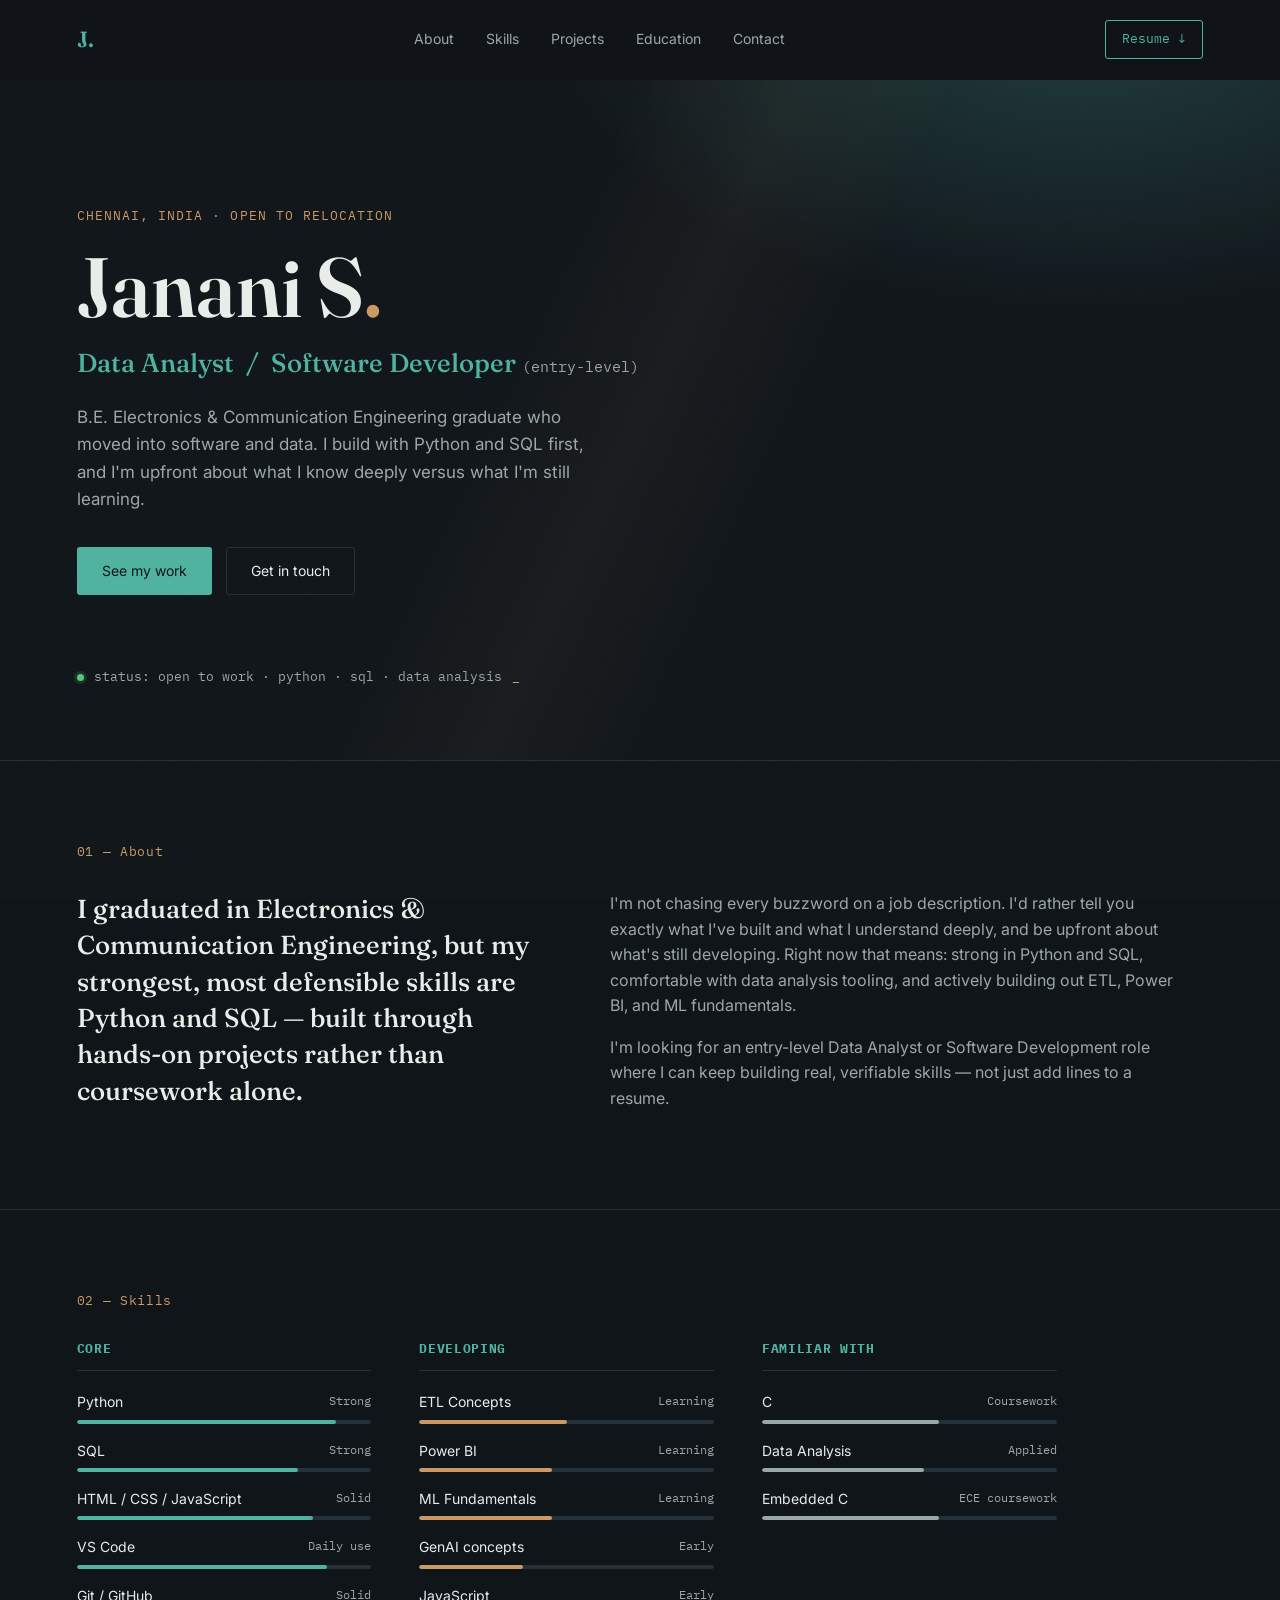
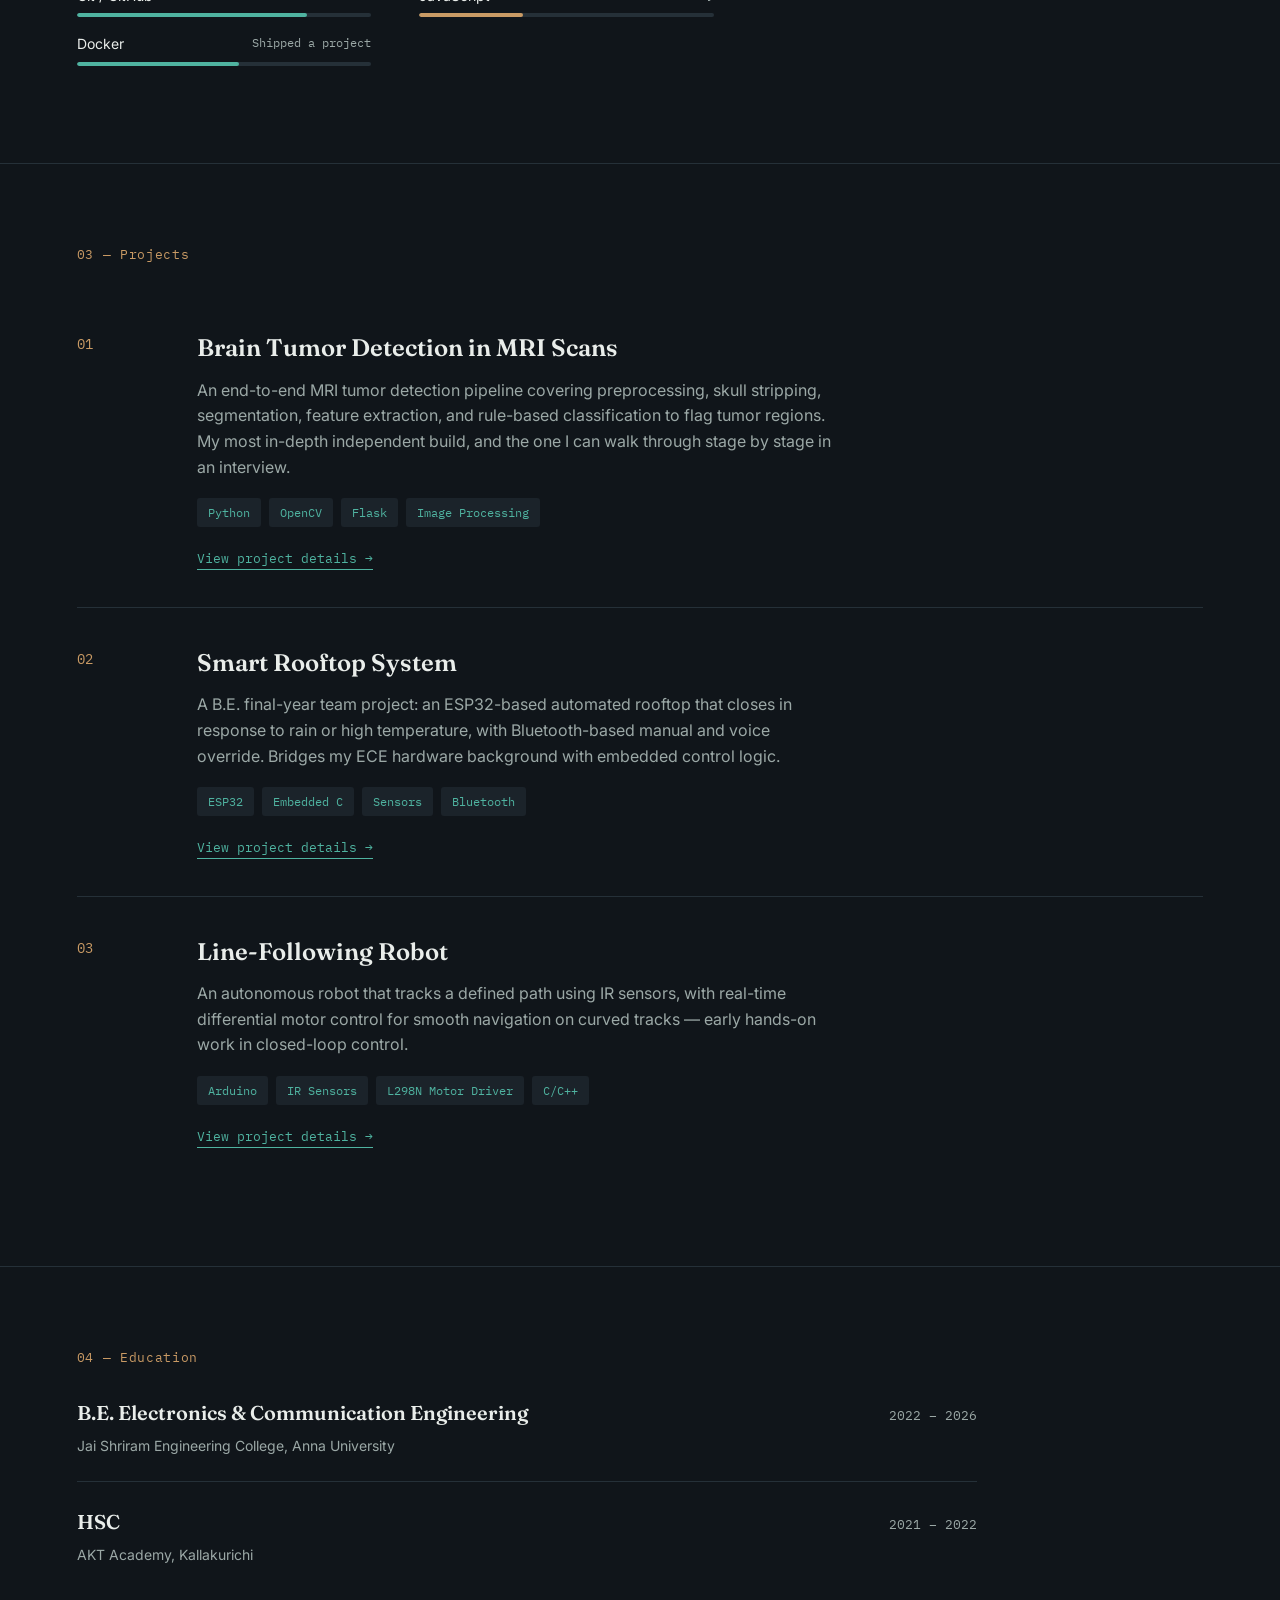
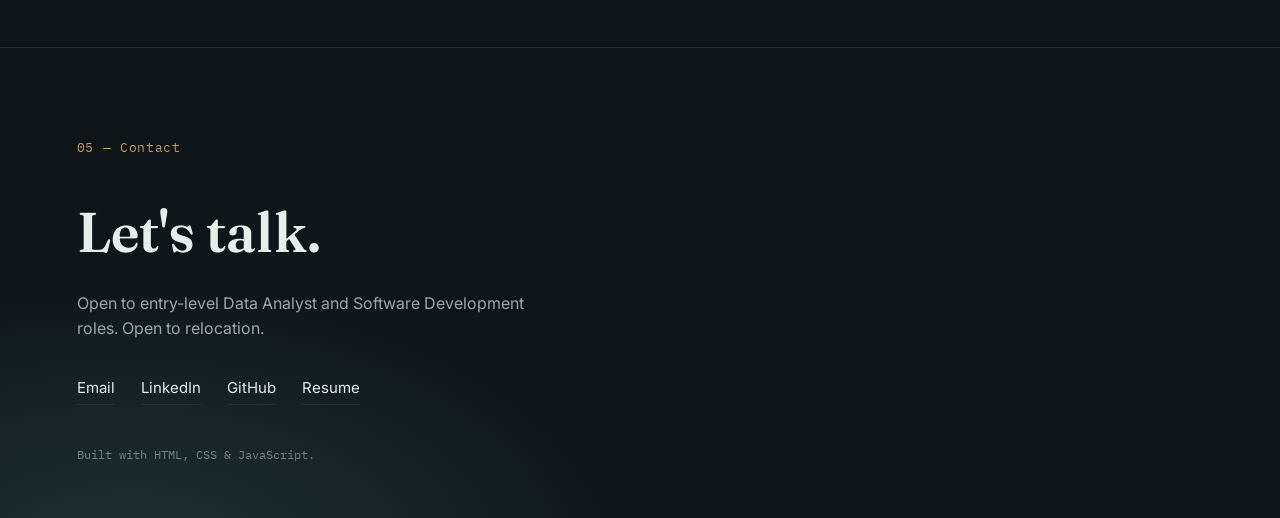
==== index.html @ dc8e016b "Add files via upload" ====
<!DOCTYPE html>
<html lang="en">
<head>
<meta charset="UTF-8">
<meta name="viewport" content="width=device-width, initial-scale=1.0">
<title>Janani S — Data Analyst / Software Developer</title>
<meta name="description" content="Portfolio of Janani S, Electronics & Communication Engineering graduate specializing in Python, data analysis, and applied computer vision.">
<link rel="preconnect" href="https://fonts.googleapis.com">
<link href="https://fonts.googleapis.com/css2?family=Fraunces:opsz,wght@9..144,400;9..144,500;9..144,600&family=Inter:wght@400;500;600&family=IBM+Plex+Mono:wght@400;500&display=swap" rel="stylesheet">
<link rel="stylesheet" href="style.css">
</head>
<body>

<div class="grain"></div>

<nav class="nav" id="nav">
  <span class="nav-mark">J.</span>
  <ul class="nav-links">
    <li><a href="#about">About</a></li>
    <li><a href="#skills">Skills</a></li>
    <li><a href="#projects">Projects</a></li>
    <li><a href="#education">Education</a></li>
    <li><a href="#contact">Contact</a></li>
  </ul>
  <a href="Janani_S_Resume.pdf" class="nav-cta" target="_blank" rel="noopener">Resume ↓</a>
</nav>

<header class="hero">
  <div class="hero-inner">
    <p class="eyebrow">Chennai, India · Open to relocation</p>
    <h1>Janani S<span class="dot">.</span></h1>
    <p class="role">Data Analyst &nbsp;/&nbsp; Software Developer <span class="role-sub">(entry-level)</span></p>
    <p class="hero-desc">B.E. Electronics &amp; Communication Engineering graduate who moved into software and data. I build with Python and SQL first, and I'm upfront about what I know deeply versus what I'm still learning.</p>
    <div class="hero-actions">
      <a href="#projects" class="btn btn-primary">See my work</a>
      <a href="#contact" class="btn btn-ghost">Get in touch</a>
    </div>
  </div>
  <div class="status-line">
    <span class="status-dot"></span>
    <span class="status-text">status: open to work · python · sql · data analysis</span><span class="cursor">_</span>
  </div>
</header>

<main>

  <section id="about" class="section about reveal">
    <p class="section-label">01 — About</p>
    <div class="about-grid">
      <p class="about-lead">I graduated in Electronics &amp; Communication Engineering, but my strongest, most defensible skills are Python and SQL — built through hands-on projects rather than coursework alone.</p>
      <div class="about-body">
        <p>I'm not chasing every buzzword on a job description. I'd rather tell you exactly what I've built and what I understand deeply, and be upfront about what's still developing. Right now that means: strong in Python and SQL, comfortable with data analysis tooling, and actively building out ETL, Power BI, and ML fundamentals.</p>
        <p>I'm looking for an entry-level Data Analyst or Software Development role where I can keep building real, verifiable skills — not just add lines to a resume.</p>
      </div>
    </div>
  </section>

  <section id="skills" class="section skills reveal">
    <p class="section-label">02 — Skills</p>
    <div class="skills-grid">

      <div class="skill-col core">
        <h3>Core</h3>
        <div class="skill-item">
          <div class="skill-item-label"><span>Python</span><span>Strong</span></div>
          <div class="skill-bar-track"><div class="skill-bar-fill" style="--fill:88%"></div></div>
        </div>
        <div class="skill-item">
          <div class="skill-item-label"><span>SQL</span><span>Strong</span></div>
          <div class="skill-bar-track"><div class="skill-bar-fill" style="--fill:75%"></div></div>
        </div>
        <div class="skill-item">
          <div class="skill-item-label"><span>HTML / CSS / JavaScript</span><span>Solid</span></div>
          <div class="skill-bar-track"><div class="skill-bar-fill" style="--fill:80%"></div></div>
        </div>
        <div class="skill-item">
          <div class="skill-item-label"><span>VS Code</span><span>Daily use</span></div>
          <div class="skill-bar-track"><div class="skill-bar-fill" style="--fill:85%"></div></div>
        </div>
        <div class="skill-item">
          <div class="skill-item-label"><span>Git / GitHub</span><span>Solid</span></div>
          <div class="skill-bar-track"><div class="skill-bar-fill" style="--fill:78%"></div></div>
        </div>
        <div class="skill-item">
          <div class="skill-item-label"><span>Docker</span><span>Shipped a project</span></div>
          <div class="skill-bar-track"><div class="skill-bar-fill" style="--fill:55%"></div></div>
        </div>
      </div>

      <div class="skill-col developing">
        <h3>Developing</h3>
        <div class="skill-item">
          <div class="skill-item-label"><span>ETL Concepts</span><span>Learning</span></div>
          <div class="skill-bar-track"><div class="skill-bar-fill" style="--fill:50%"></div></div>
        </div>
        <div class="skill-item">
          <div class="skill-item-label"><span>Power BI</span><span>Learning</span></div>
          <div class="skill-bar-track"><div class="skill-bar-fill" style="--fill:45%"></div></div>
        </div>
        <div class="skill-item">
          <div class="skill-item-label"><span>ML Fundamentals</span><span>Learning</span></div>
          <div class="skill-bar-track"><div class="skill-bar-fill" style="--fill:45%"></div></div>
        </div>
        <div class="skill-item">
          <div class="skill-item-label"><span>GenAI concepts</span><span>Early</span></div>
          <div class="skill-bar-track"><div class="skill-bar-fill" style="--fill:35%"></div></div>
        </div>
        <div class="skill-item">
          <div class="skill-item-label"><span>JavaScript</span><span>Early</span></div>
          <div class="skill-bar-track"><div class="skill-bar-fill" style="--fill:35%"></div></div>
        </div>
      </div>

      <div class="skill-col familiar">
        <h3>Familiar with</h3>
        <div class="skill-item">
          <div class="skill-item-label"><span>C</span><span>Coursework</span></div>
          <div class="skill-bar-track"><div class="skill-bar-fill" style="--fill:60%"></div></div>
        </div>
        <div class="skill-item">
          <div class="skill-item-label"><span>Data Analysis</span><span>Applied</span></div>
          <div class="skill-bar-track"><div class="skill-bar-fill" style="--fill:55%"></div></div>
        </div>
        <div class="skill-item">
          <div class="skill-item-label"><span>Embedded C</span><span>ECE coursework</span></div>
          <div class="skill-bar-track"><div class="skill-bar-fill" style="--fill:60%"></div></div>
        </div>
      </div>

    </div>
  </section>

  <section id="projects" class="section projects reveal">
    <p class="section-label">03 — Projects</p>

    <article class="project">
      <div class="project-index">01</div>
      <div class="project-body">
        <h3>Brain Tumor Detection in MRI Scans</h3>
        <p>An end-to-end MRI tumor detection pipeline covering preprocessing, skull stripping, segmentation, feature extraction, and rule-based classification to flag tumor regions. My most in-depth independent build, and the one I can walk through stage by stage in an interview.</p>
        <div class="tags"><span>Python</span><span>OpenCV</span><span>Flask</span><span>Image Processing</span></div>
        <a href="project-brain-tumor.html" class="project-link">View project details →</a>
      </div>
    </article>

    <article class="project">
      <div class="project-index">02</div>
      <div class="project-body">
        <h3>Smart Rooftop System</h3>
        <p>A B.E. final-year team project: an ESP32-based automated rooftop that closes in response to rain or high temperature, with Bluetooth-based manual and voice override. Bridges my ECE hardware background with embedded control logic.</p>
        <div class="tags"><span>ESP32</span><span>Embedded C</span><span>Sensors</span><span>Bluetooth</span></div>
        <a href="project-smart-rooftop.html" class="project-link">View project details →</a>
      </div>
    </article>

    <article class="project">
      <div class="project-index">03</div>
      <div class="project-body">
        <h3>Line-Following Robot</h3>
        <p>An autonomous robot that tracks a defined path using IR sensors, with real-time differential motor control for smooth navigation on curved tracks — early hands-on work in closed-loop control.</p>
        <div class="tags"><span>Arduino</span><span>IR Sensors</span><span>L298N Motor Driver</span><span>C/C++</span></div>
        <a href="project-line-following-robot.html" class="project-link">View project details →</a>
      </div>
    </article>

  </section>

  <section id="education" class="section education reveal">
    <p class="section-label">04 — Education</p>
    <div class="edu-row">
      <div>
        <h3>B.E. Electronics &amp; Communication Engineering</h3>
        <p class="edu-sub">Jai Shriram Engineering College, Anna University</p>
      </div>
      <p class="edu-date">2022 – 2026</p>
    </div>
    <div class="edu-row">
      <div>
        <h3>HSC</h3>
        <p class="edu-sub">AKT Academy, Kallakurichi</p>
      </div>
      <p class="edu-date">2021 – 2022</p>
    </div>
  </section>

</main>

<footer id="contact" class="footer reveal">
  <p class="section-label">05 — Contact</p>
  <h2>Let's talk.</h2>
  <p class="footer-desc">Open to entry-level Data Analyst and Software Development roles. Open to relocation.</p>
  <div class="footer-links">
    <a href="mailto:jananisuresh454@gmail.com">Email</a>
    <a href="https://www.linkedin.com/in/janani-suresh-778a41255" target="_blank" rel="noopener">LinkedIn</a>
    <a href="https://github.com/jananisuresh-s" target="_blank" rel="noopener">GitHub</a>
    <a href="Janani_S_Resume.pdf" target="_blank" rel="noopener">Resume</a>
  </div>
  <p class="footer-fine">Built with HTML, CSS &amp; JavaScript.</p>
</footer>

<script src="script.js"></script>
</body>
</html>
---- style.css ----
:root {
  --bg: #10151A;
  --surface: #171E24;
  --ink: #E9EDEA;
  --ink-soft: #9BA8A6;
  --primary: #4FB3A0;
  --primary-soft: #74C7B7;
  --accent: #C99A64;
  --line: #253038;
  --card: #1B232A;

  --font-display: 'Fraunces', serif;
  --font-body: 'Inter', sans-serif;
  --font-mono: 'IBM Plex Mono', monospace;
}

* { margin: 0; padding: 0; box-sizing: border-box; }

html { scroll-behavior: smooth; }

body {
  background: var(--bg);
  color: var(--ink);
  font-family: var(--font-body);
  font-size: 16px;
  line-height: 1.6;
  -webkit-font-smoothing: antialiased;
}

a { color: inherit; text-decoration: none; }
ul { list-style: none; }

.grain {
  position: fixed;
  inset: 0;
  pointer-events: none;
  z-index: 1;
  opacity: 0.03;
  background-image: url("data:image/svg+xml,%3Csvg xmlns='http://www.w3.org/2000/svg' width='60' height='60'%3E%3Cfilter id='n'%3E%3CfeTurbulence type='fractalNoise' baseFrequency='0.9' numOctaves='2' stitchTiles='stitch'/%3E%3C/filter%3E%3Crect width='100%25' height='100%25' filter='url(%23n)'/%3E%3C/svg%3E");
}

/* ---------- Nav ---------- */
.nav {
  position: sticky;
  top: 0;
  z-index: 10;
  display: flex;
  align-items: center;
  justify-content: space-between;
  padding: 20px 6vw;
  background: rgba(16, 21, 26, 0.88);
  backdrop-filter: blur(8px);
  border-bottom: 1px solid transparent;
  transition: border-color 0.3s ease;
}
.nav.scrolled { border-bottom-color: var(--line); }

.nav-mark {
  font-family: var(--font-display);
  font-size: 22px;
  font-weight: 600;
  color: var(--primary);
}

.nav-links {
  display: flex;
  gap: 32px;
  font-size: 14px;
  color: var(--ink-soft);
}
.nav-links a { transition: color 0.2s ease; }
.nav-links a:hover { color: var(--primary); }

.nav-cta {
  font-family: var(--font-mono);
  font-size: 13px;
  padding: 8px 16px;
  border: 1px solid var(--primary);
  border-radius: 3px;
  color: var(--primary);
  transition: all 0.2s ease;
}
.nav-cta:hover { background: var(--primary); color: var(--bg); }

/* ---------- Hero ---------- */
.hero {
  padding: 14vh 6vw 8vh;
  border-bottom: 1px solid var(--line);
  position: relative;
  overflow: hidden;
  background:
    radial-gradient(ellipse 900px 500px at 85% -10%, rgba(79, 179, 160, 0.25), transparent 60%),
    linear-gradient(115deg, transparent 40%, rgba(201, 154, 100, 0.05) 50%, transparent 60%),
    var(--bg);
}
.hero-inner { max-width: 720px; position: relative; z-index: 1; }

.eyebrow {
  font-family: var(--font-mono);
  font-size: 13px;
  letter-spacing: 0.08em;
  text-transform: uppercase;
  color: var(--accent);
  margin-bottom: 18px;
}

.hero h1 {
  font-family: var(--font-display);
  font-size: clamp(48px, 8vw, 84px);
  font-weight: 600;
  line-height: 1;
  color: var(--ink);
}
.hero h1 .dot { color: var(--accent); }

.role {
  font-family: var(--font-display);
  font-size: clamp(20px, 3vw, 26px);
  font-weight: 500;
  color: var(--primary);
  margin-top: 14px;
}
.role-sub {
  font-family: var(--font-mono);
  font-size: 15px;
  color: var(--ink-soft);
  font-weight: 400;
}

.hero-desc {
  margin-top: 20px;
  max-width: 520px;
  color: var(--ink-soft);
  font-size: 17px;
}

.hero-actions {
  display: flex;
  gap: 14px;
  margin-top: 34px;
}

.btn {
  font-size: 14px;
  padding: 12px 24px;
  border-radius: 3px;
  transition: all 0.2s ease;
  border: 1px solid transparent;
  display: inline-block;
}
.btn-primary { background: var(--primary); color: var(--bg); }
.btn-primary:hover { background: var(--primary-soft); }
.btn-ghost { border-color: var(--line); color: var(--ink); }
.btn-ghost:hover { border-color: var(--primary); color: var(--primary); }

.status-line {
  margin-top: 8vh;
  display: flex;
  align-items: center;
  gap: 10px;
  font-family: var(--font-mono);
  font-size: 13px;
  color: var(--ink-soft);
}
.status-dot {
  width: 7px;
  height: 7px;
  border-radius: 50%;
  background: #57C57A;
  box-shadow: 0 0 0 3px rgba(87,197,122,0.15);
}
.cursor { animation: blink 1.1s step-end infinite; color: var(--accent); }
@keyframes blink { 50% { opacity: 0; } }

/* ---------- Sections ---------- */
.section { padding: 9vh 6vw; border-bottom: 1px solid var(--line); }
.section-label {
  font-family: var(--font-mono);
  font-size: 13px;
  color: var(--accent);
  letter-spacing: 0.05em;
  margin-bottom: 28px;
}

.reveal {
  opacity: 0;
  transform: translateY(24px);
  transition: opacity 0.7s cubic-bezier(0.16, 1, 0.3, 1), transform 0.7s cubic-bezier(0.16, 1, 0.3, 1);
}
.reveal.is-visible { opacity: 1; transform: translateY(0); }

@media (prefers-reduced-motion: reduce) {
  .reveal { opacity: 1; transform: none; transition: none; }
}

/* About */
.about-grid { display: grid; grid-template-columns: 1fr 1.2fr; gap: 60px; max-width: 1100px; }
.about-lead {
  font-family: var(--font-display);
  font-size: 26px;
  font-weight: 500;
  line-height: 1.4;
  color: var(--ink);
}
.about-body p { color: var(--ink-soft); margin-bottom: 16px; }

/* Skills */
.skills-grid { display: grid; grid-template-columns: repeat(3, 1fr); gap: 48px; max-width: 980px; }
.skill-col h3 {
  font-family: var(--font-mono);
  font-size: 13px;
  text-transform: uppercase;
  letter-spacing: 0.05em;
  color: var(--primary);
  margin-bottom: 20px;
  padding-bottom: 10px;
  border-bottom: 1px solid var(--line);
}
.skill-item { margin-bottom: 16px; }
.skill-item-label {
  display: flex;
  justify-content: space-between;
  font-size: 14px;
  color: var(--ink);
  margin-bottom: 6px;
}
.skill-item-label span:last-child {
  font-family: var(--font-mono);
  font-size: 12px;
  color: var(--ink-soft);
}
.skill-bar-track {
  height: 4px;
  background: var(--line);
  border-radius: 2px;
  overflow: hidden;
}
.skill-bar-fill {
  height: 100%;
  width: 0%;
  background: var(--primary);
  border-radius: 2px;
  transition: width 1.1s cubic-bezier(0.16, 1, 0.3, 1);
}
.skill-col.developing .skill-bar-fill { background: var(--accent); }
.skill-col.familiar .skill-bar-fill { background: var(--ink-soft); }
.skill-bar-fill.filled { width: var(--fill); }

/* Projects */
.project {
  display: grid;
  grid-template-columns: 90px 1fr;
  gap: 30px;
  padding: 36px 0;
  border-top: 1px solid var(--line);
}
.project:first-of-type { border-top: none; }
.project-index { font-family: var(--font-mono); font-size: 14px; color: var(--accent); padding-top: 4px; }
.project-body h3 { font-family: var(--font-display); font-size: 24px; font-weight: 600; margin-bottom: 10px; }
.project-body p { color: var(--ink-soft); max-width: 640px; margin-bottom: 18px; }
.tags { display: flex; flex-wrap: wrap; gap: 8px; margin-bottom: 18px; }
.tags span {
  font-family: var(--font-mono);
  font-size: 12px;
  padding: 5px 11px;
  background: var(--card);
  border-radius: 3px;
  color: var(--primary);
}
.project-link {
  font-family: var(--font-mono);
  font-size: 13px;
  color: var(--primary);
  border-bottom: 1px solid var(--primary);
  padding-bottom: 2px;
  transition: opacity 0.2s ease;
}
.project-link:hover { opacity: 0.7; }

/* Education */
.edu-row { display: flex; justify-content: space-between; align-items: baseline; max-width: 900px; gap: 20px; flex-wrap: wrap; }
.edu-row + .edu-row { margin-top: 24px; padding-top: 24px; border-top: 1px solid var(--line); }
.edu-row h3 { font-family: var(--font-display); font-size: 20px; font-weight: 600; }
.edu-sub { color: var(--ink-soft); font-size: 14px; margin-top: 6px; }
.edu-date { font-family: var(--font-mono); font-size: 13px; color: var(--ink-soft); }

/* Footer */
.footer {
  padding: 10vh 6vw 6vh;
  position: relative;
  background:
    radial-gradient(ellipse 900px 500px at 10% 110%, rgba(79, 179, 160, 0.2), transparent 60%),
    var(--bg);
}
.footer h2 { font-family: var(--font-display); font-size: clamp(36px, 6vw, 56px); font-weight: 600; margin: 10px 0 14px; }
.footer-desc { color: var(--ink-soft); max-width: 480px; margin-bottom: 34px; }
.footer-links { display: flex; gap: 26px; font-size: 15px; margin-bottom: 40px; flex-wrap: wrap; }
.footer-links a { padding-bottom: 4px; border-bottom: 1px solid var(--line); transition: border-color 0.2s ease, color 0.2s ease; }
.footer-links a:hover { border-color: var(--primary); color: var(--primary); }
.footer-fine { font-family: var(--font-mono); font-size: 12px; color: var(--ink-soft); opacity: 0.7; }

/* ---------- Project detail pages ---------- */
.detail-hero { padding: 12vh 6vw 6vh; border-bottom: 1px solid var(--line); max-width: 860px; }
.detail-back {
  font-family: var(--font-mono);
  font-size: 13px;
  color: var(--ink-soft);
  margin-bottom: 24px;
  display: inline-block;
}
.detail-back:hover { color: var(--primary); }
.detail-hero h1 { font-family: var(--font-display); font-size: clamp(34px, 5vw, 52px); font-weight: 600; margin-bottom: 14px; }
.detail-hero .role { margin-top: 0; margin-bottom: 18px; }
.detail-links { display: flex; gap: 16px; margin-top: 24px; }
.detail-body { padding: 8vh 6vw; max-width: 860px; }
.detail-body h2 {
  font-family: var(--font-display);
  font-size: 24px;
  font-weight: 600;
  margin: 3rem 0 1rem;
  color: var(--primary);
}
.detail-body h2:first-child { margin-top: 0; }
.detail-body p { color: var(--ink-soft); margin-bottom: 14px; }
.detail-body ul { margin: 12px 0 18px 0; }
.detail-body li {
  color: var(--ink-soft);
  padding: 6px 0 6px 20px;
  position: relative;
  border-bottom: 1px solid var(--line);
}
.detail-body li::before {
  content: '—';
  position: absolute;
  left: 0;
  color: var(--accent);
}
.detail-note {
  margin-top: 40px;
  padding: 16px 20px;
  background: var(--card);
  border-left: 2px solid var(--accent);
  font-family: var(--font-mono);
  font-size: 12.5px;
  color: var(--ink-soft);
  font-style: italic;
}
.component-table { width: 100%; border-collapse: collapse; margin: 16px 0 24px; }
.component-table th, .component-table td {
  text-align: left;
  padding: 10px 14px;
  border-bottom: 1px solid var(--line);
  font-size: 14px;
  color: var(--ink-soft);
}
.component-table th { color: var(--primary); font-family: var(--font-mono); font-size: 12px; text-transform: uppercase; letter-spacing: 0.04em; }

/* ---------- Responsive ---------- */
@media (max-width: 800px) {
  .nav-links { display: none; }
  .about-grid { grid-template-columns: 1fr; gap: 24px; }
  .skills-grid { grid-template-columns: 1fr; gap: 32px; }
  .project { grid-template-columns: 1fr; gap: 10px; }
  .edu-row { flex-direction: column; align-items: flex-start; gap: 6px; }
}

@media (prefers-reduced-motion: reduce) {
  html { scroll-behavior: auto; }
  .cursor { animation: none; }
  .skill-bar-fill { transition: none; }
}
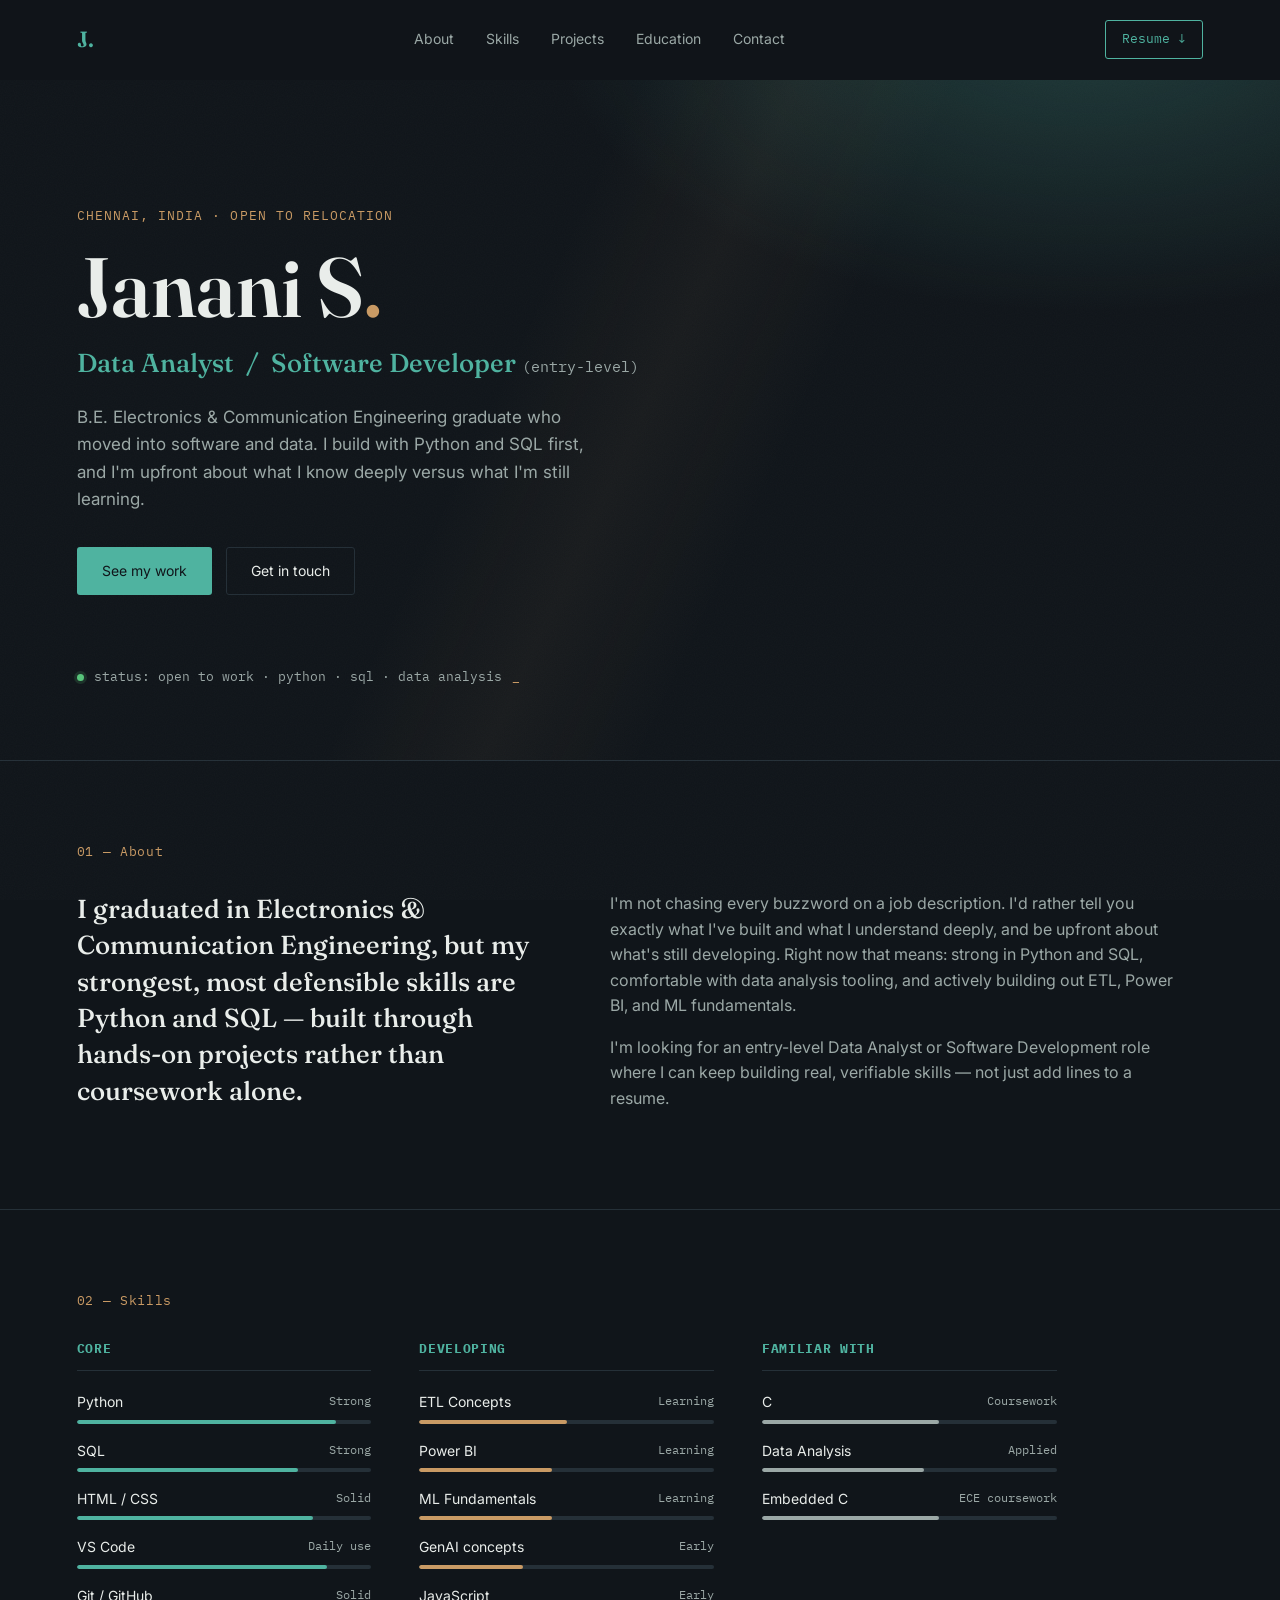
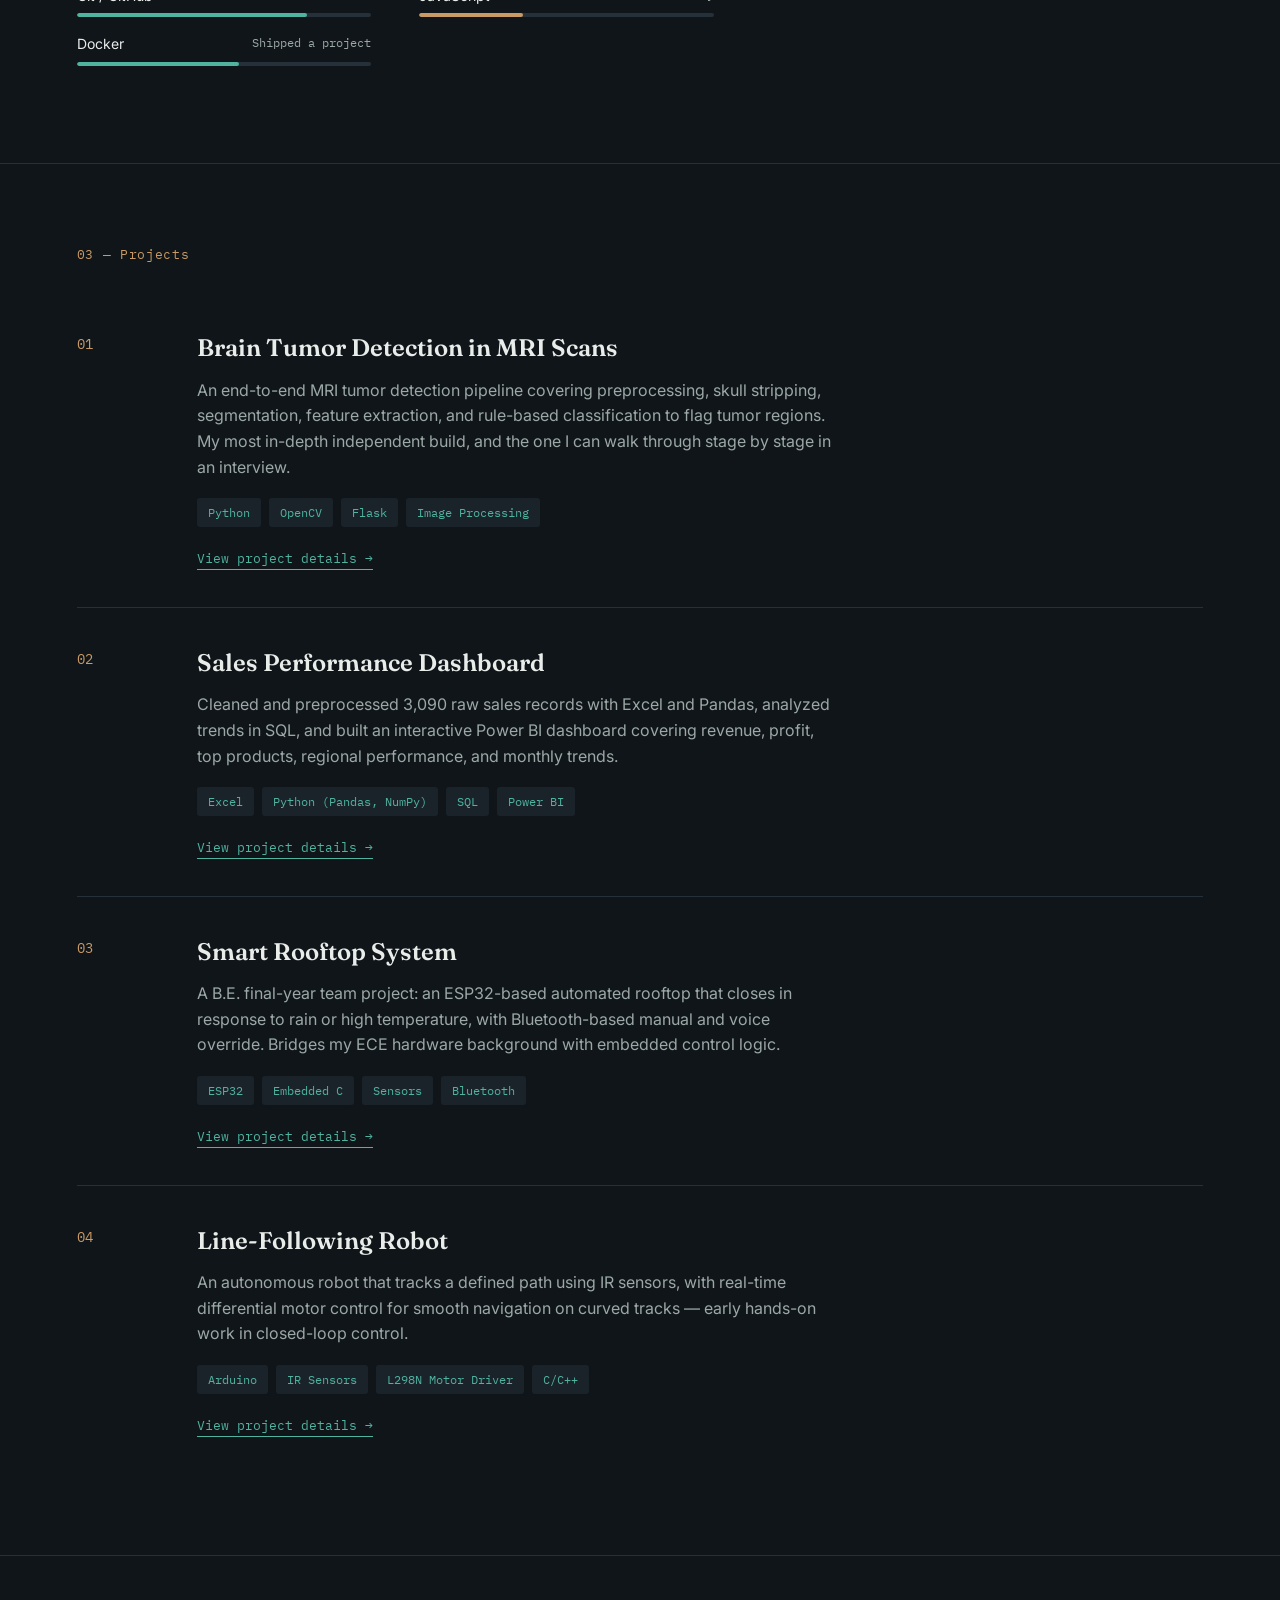
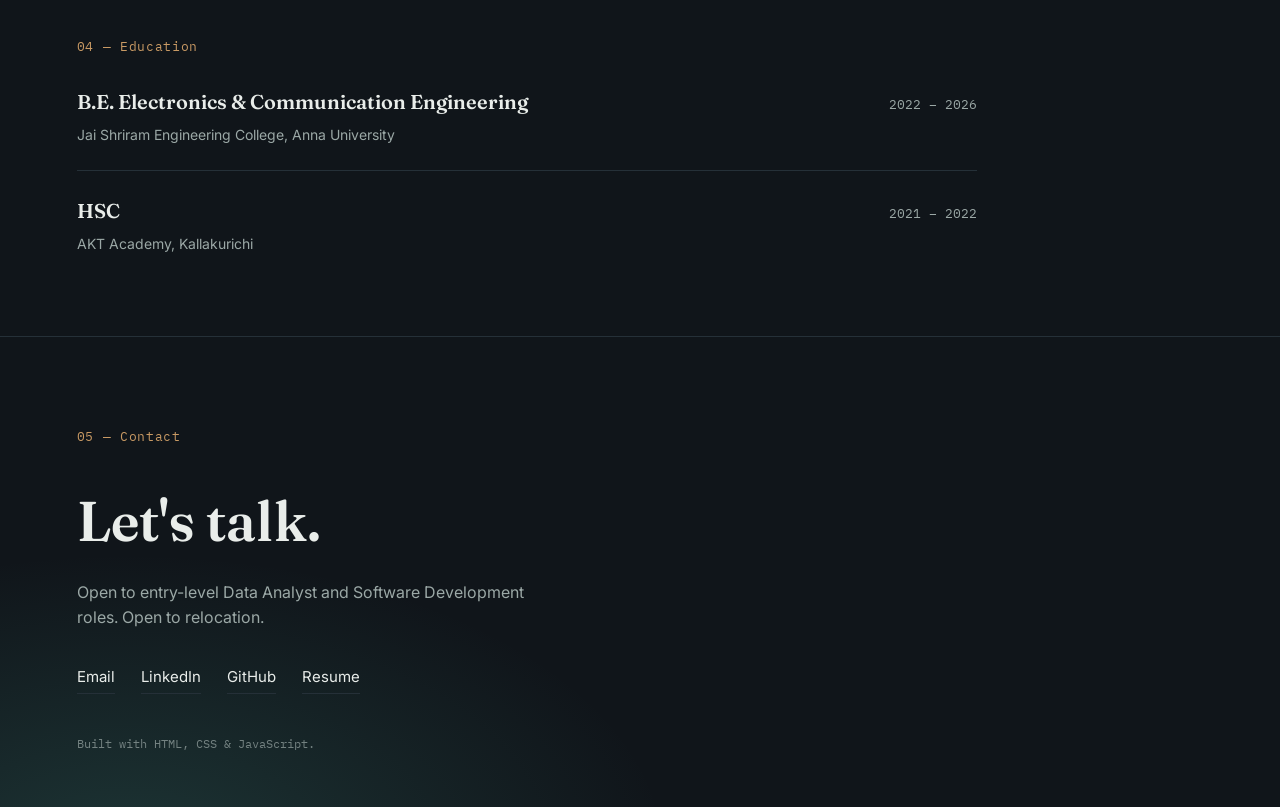
==== commit 893372ee: "Revise skill labels and add project descriptions Updated project details and skill labels in index.h" ====
--- a/index.html
+++ b/index.html
@@ -70,7 +70,7 @@
           <div class="skill-bar-track"><div class="skill-bar-fill" style="--fill:75%"></div></div>
         </div>
         <div class="skill-item">
-          <div class="skill-item-label"><span>HTML / CSS / JavaScript</span><span>Solid</span></div>
+          <div class="skill-item-label"><span>HTML / CSS</span><span>Solid</span></div>
           <div class="skill-bar-track"><div class="skill-bar-fill" style="--fill:80%"></div></div>
         </div>
         <div class="skill-item">
@@ -146,6 +146,16 @@
     <article class="project">
       <div class="project-index">02</div>
       <div class="project-body">
+        <h3>Sales Performance Dashboard</h3>
+        <p>Cleaned and preprocessed 3,090 raw sales records with Excel and Pandas, analyzed trends in SQL, and built an interactive Power BI dashboard covering revenue, profit, top products, regional performance, and monthly trends.</p>
+        <div class="tags"><span>Excel</span><span>Python (Pandas, NumPy)</span><span>SQL</span><span>Power BI</span></div>
+        <a href="project-sales-dashboard.html" class="project-link">View project details →</a>
+      </div>
+    </article>
+
+    <article class="project">
+      <div class="project-index">03</div>
+      <div class="project-body">
         <h3>Smart Rooftop System</h3>
         <p>A B.E. final-year team project: an ESP32-based automated rooftop that closes in response to rain or high temperature, with Bluetooth-based manual and voice override. Bridges my ECE hardware background with embedded control logic.</p>
         <div class="tags"><span>ESP32</span><span>Embedded C</span><span>Sensors</span><span>Bluetooth</span></div>
@@ -154,7 +164,7 @@
     </article>
 
     <article class="project">
-      <div class="project-index">03</div>
+      <div class="project-index">04</div>
       <div class="project-body">
         <h3>Line-Following Robot</h3>
         <p>An autonomous robot that tracks a defined path using IR sensors, with real-time differential motor control for smooth navigation on curved tracks — early hands-on work in closed-loop control.</p>
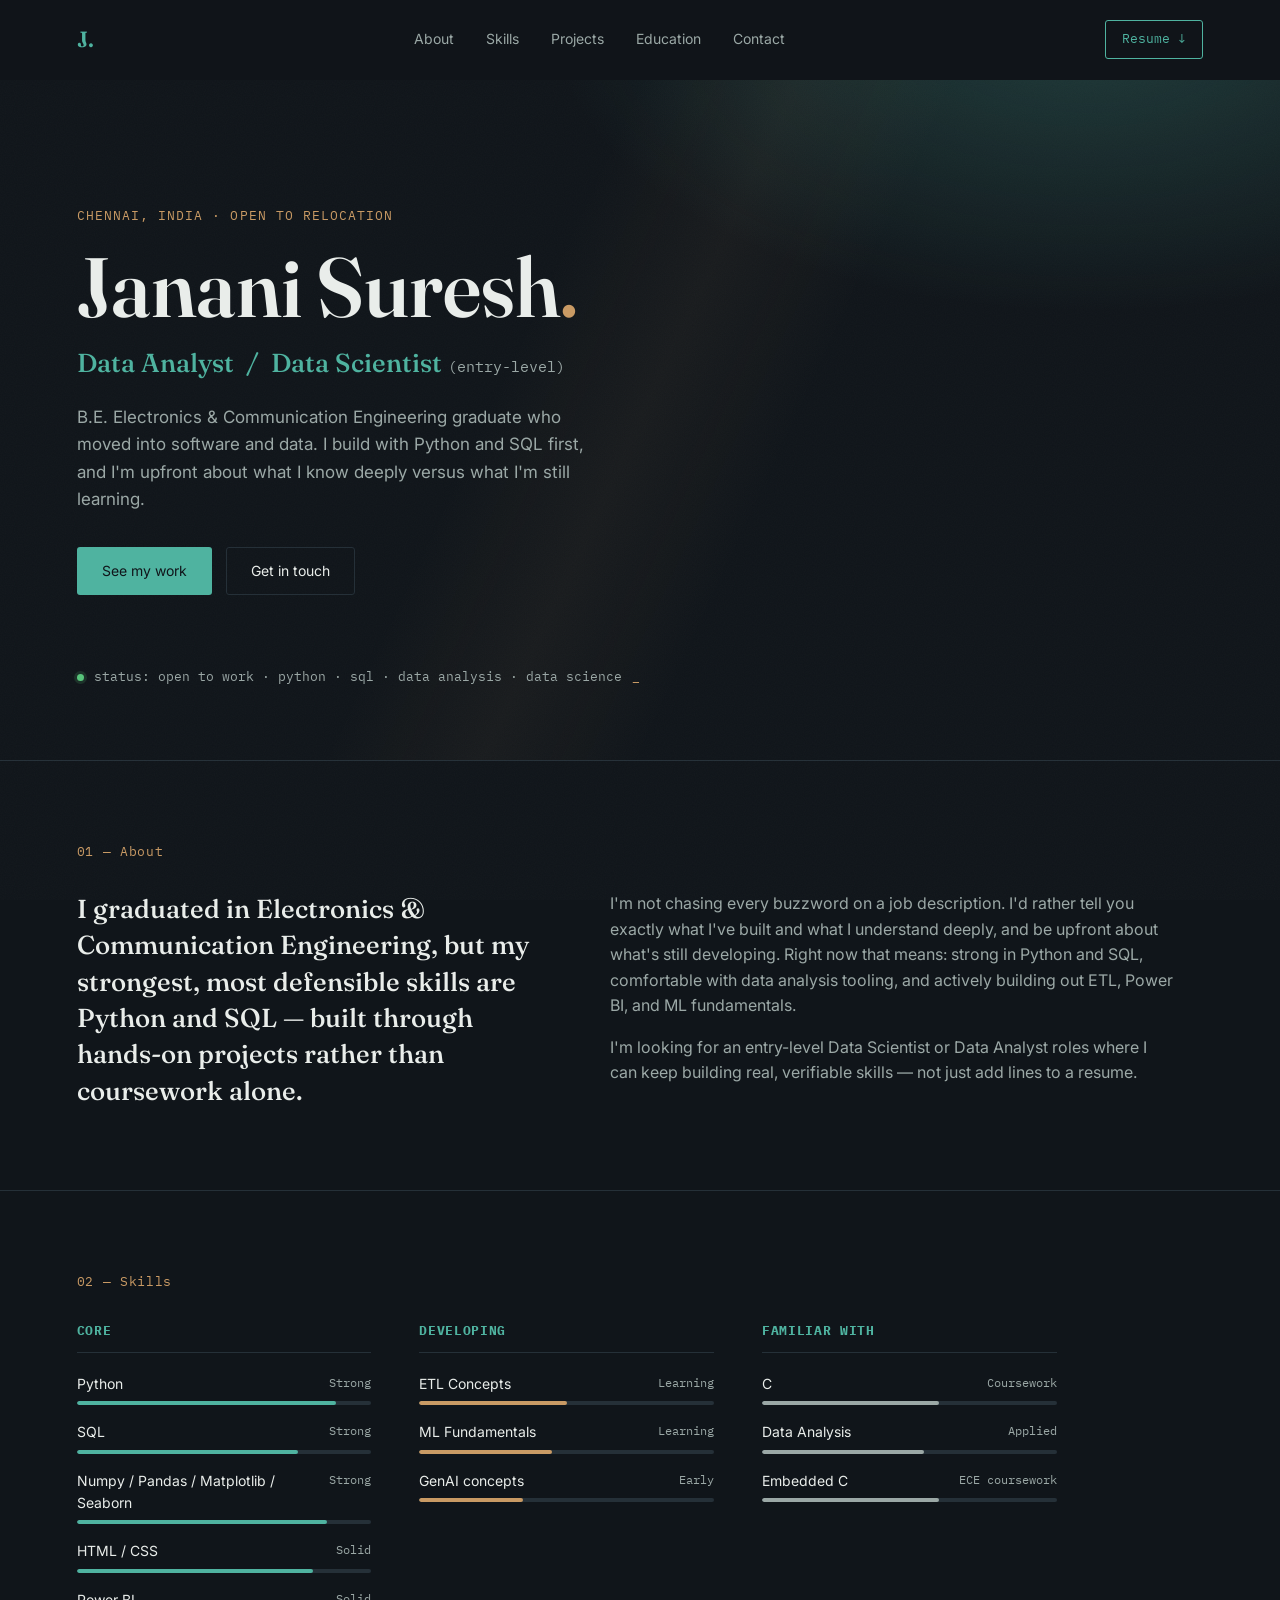
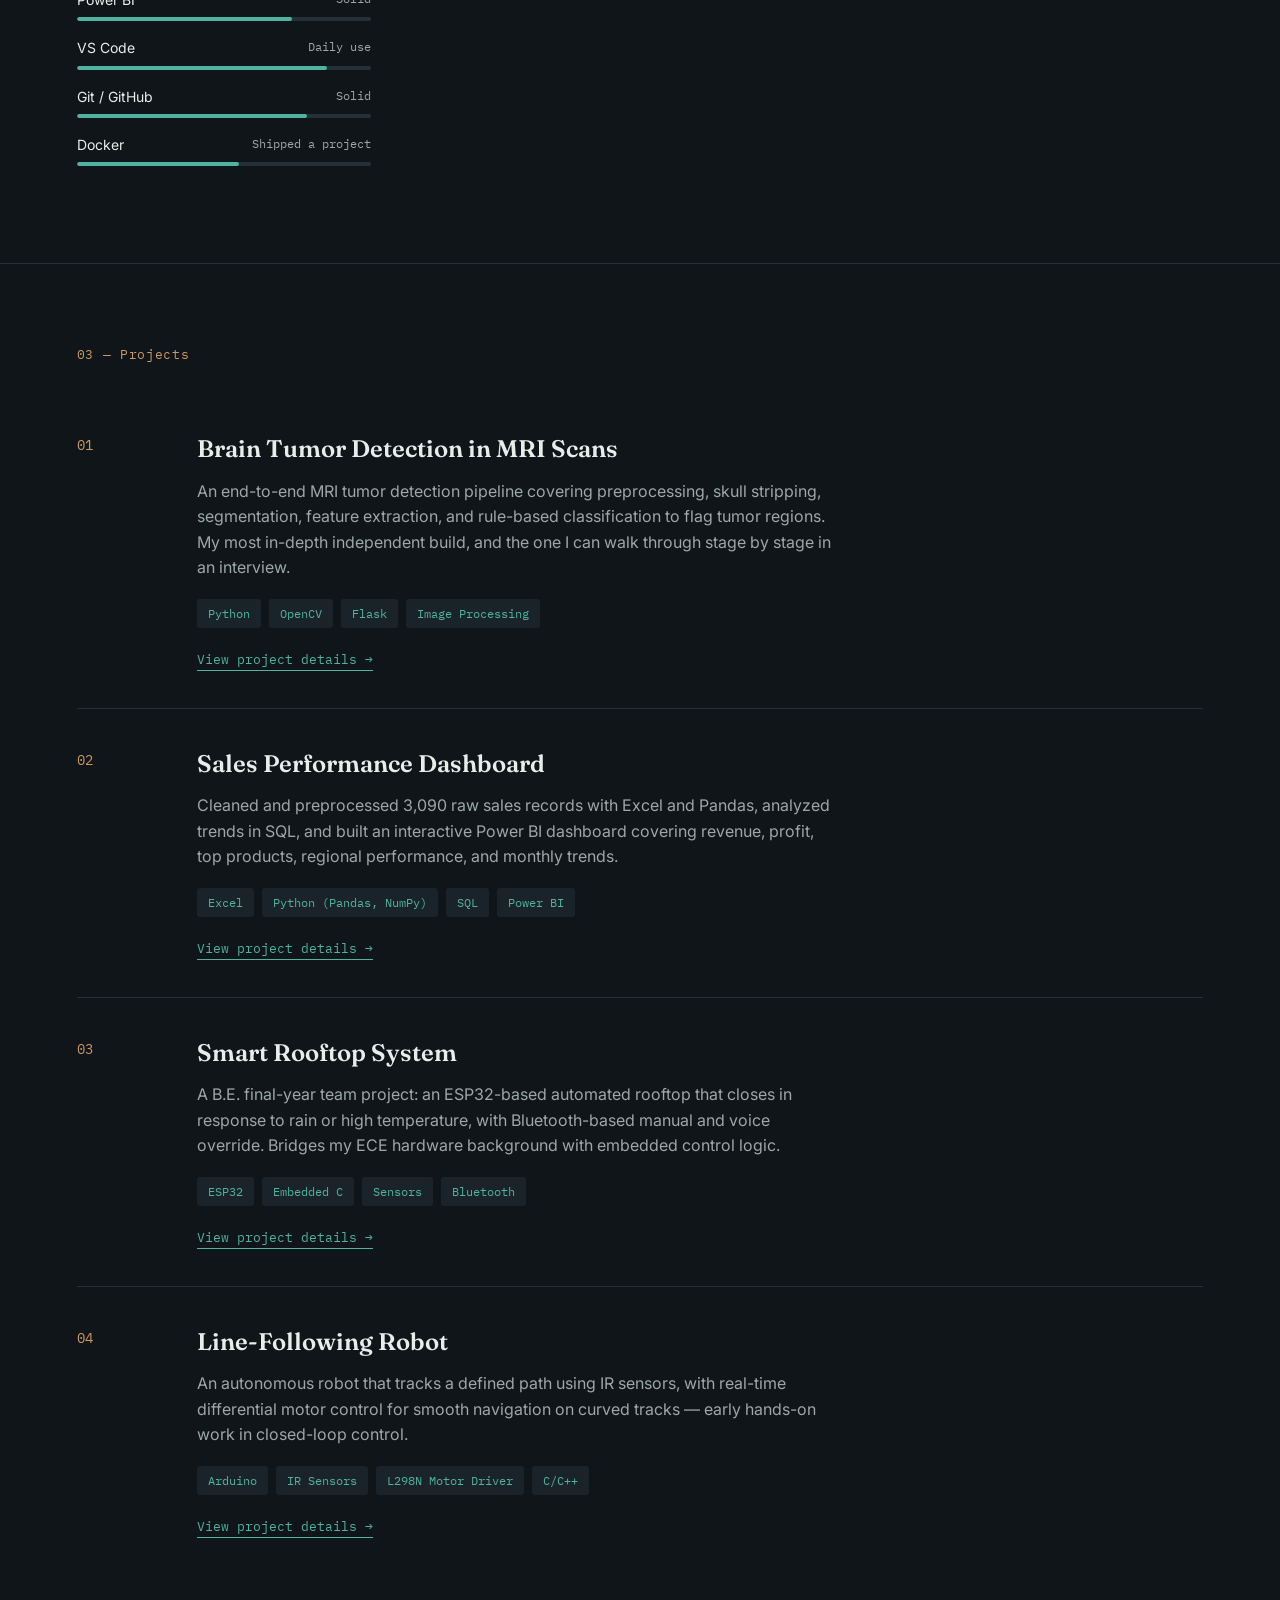
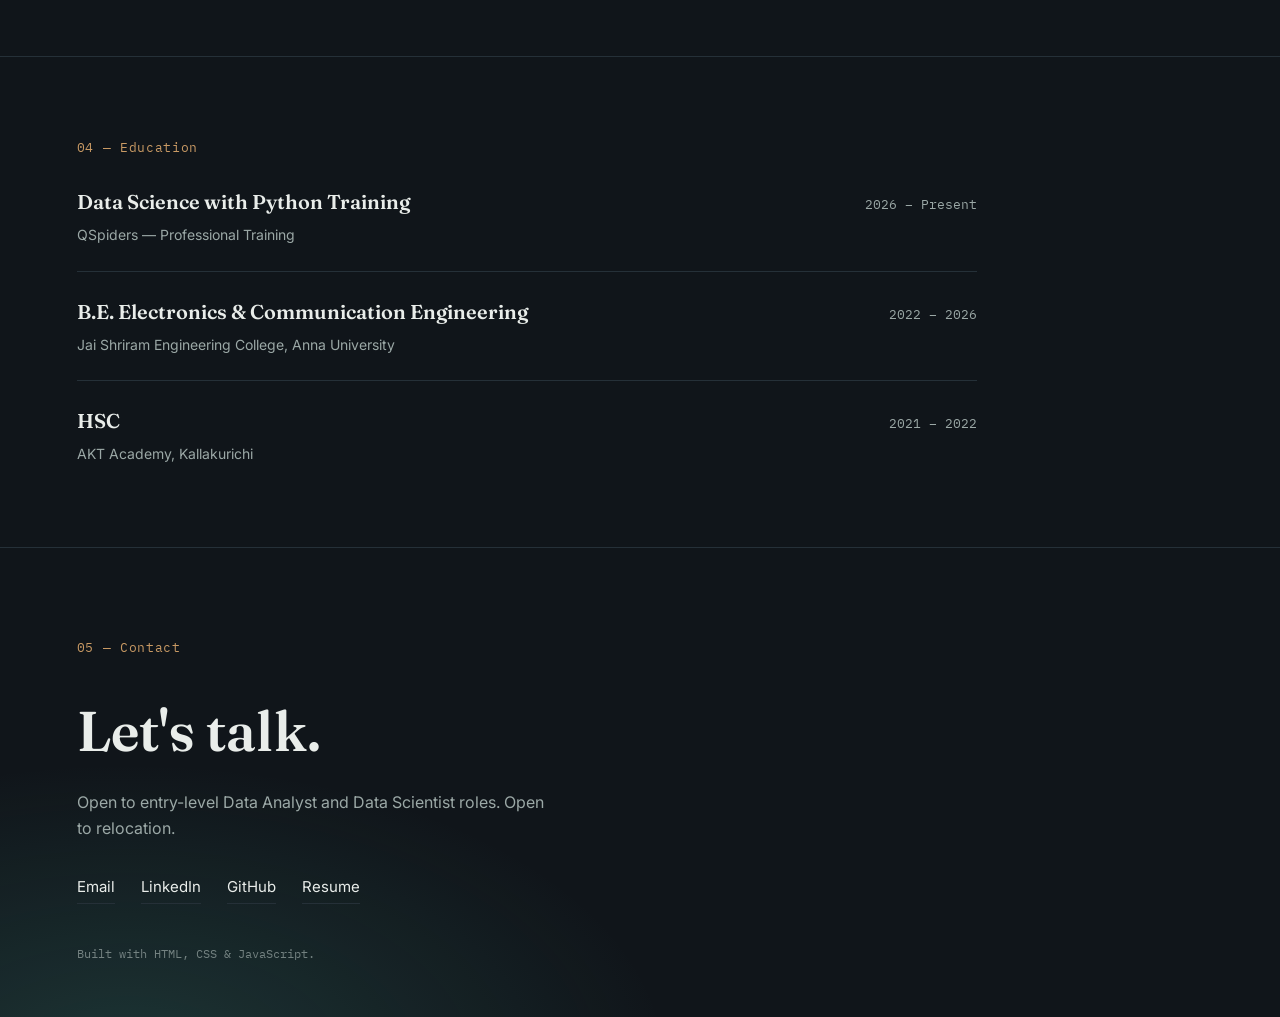
==== commit 9e092df0: "Update personal branding and resume details" ====
--- a/index.html
+++ b/index.html
@@ -3,8 +3,8 @@
 <head>
 <meta charset="UTF-8">
 <meta name="viewport" content="width=device-width, initial-scale=1.0">
-<title>Janani S — Data Analyst / Software Developer</title>
-<meta name="description" content="Portfolio of Janani S, Electronics & Communication Engineering graduate specializing in Python, data analysis, and applied computer vision.">
+<title>Janani Suresh — Data Analyst / Data Scientist</title>
+<meta name="description" content="Portfolio of Janani Suresh, Electronics & Communication Engineering graduate specializing in Python, data analysis, and applied computer vision.">
 <link rel="preconnect" href="https://fonts.googleapis.com">
 <link href="https://fonts.googleapis.com/css2?family=Fraunces:opsz,wght@9..144,400;9..144,500;9..144,600&family=Inter:wght@400;500;600&family=IBM+Plex+Mono:wght@400;500&display=swap" rel="stylesheet">
 <link rel="stylesheet" href="style.css">
@@ -22,14 +22,14 @@
     <li><a href="#education">Education</a></li>
     <li><a href="#contact">Contact</a></li>
   </ul>
-  <a href="Janani_S_Resume.pdf" class="nav-cta" target="_blank" rel="noopener">Resume ↓</a>
+  <a href="Janani_Suresh_Resume.pdf" class="nav-cta" target="_blank" rel="noopener">Resume ↓</a>
 </nav>
 
 <header class="hero">
   <div class="hero-inner">
     <p class="eyebrow">Chennai, India · Open to relocation</p>
-    <h1>Janani S<span class="dot">.</span></h1>
-    <p class="role">Data Analyst &nbsp;/&nbsp; Software Developer <span class="role-sub">(entry-level)</span></p>
+    <h1>Janani Suresh<span class="dot">.</span></h1>
+    <p class="role">Data Analyst &nbsp;/&nbsp; Data Scientist <span class="role-sub">(entry-level)</span></p>
     <p class="hero-desc">B.E. Electronics &amp; Communication Engineering graduate who moved into software and data. I build with Python and SQL first, and I'm upfront about what I know deeply versus what I'm still learning.</p>
     <div class="hero-actions">
       <a href="#projects" class="btn btn-primary">See my work</a>
@@ -38,7 +38,7 @@
   </div>
   <div class="status-line">
     <span class="status-dot"></span>
-    <span class="status-text">status: open to work · python · sql · data analysis</span><span class="cursor">_</span>
+    <span class="status-text">status: open to work · python · sql · data analysis · data science</span><span class="cursor">_</span>
   </div>
 </header>
 
@@ -50,7 +50,7 @@
       <p class="about-lead">I graduated in Electronics &amp; Communication Engineering, but my strongest, most defensible skills are Python and SQL — built through hands-on projects rather than coursework alone.</p>
       <div class="about-body">
         <p>I'm not chasing every buzzword on a job description. I'd rather tell you exactly what I've built and what I understand deeply, and be upfront about what's still developing. Right now that means: strong in Python and SQL, comfortable with data analysis tooling, and actively building out ETL, Power BI, and ML fundamentals.</p>
-        <p>I'm looking for an entry-level Data Analyst or Software Development role where I can keep building real, verifiable skills — not just add lines to a resume.</p>
+        <p>I'm looking for an entry-level Data Scientist or Data Analyst roles where I can keep building real, verifiable skills — not just add lines to a resume.</p>
       </div>
     </div>
   </section>
@@ -70,10 +70,18 @@
           <div class="skill-bar-track"><div class="skill-bar-fill" style="--fill:75%"></div></div>
         </div>
         <div class="skill-item">
+          <div class="skill-item-label"><span>Numpy / Pandas / Matplotlib / Seaborn</span><span>Strong</span></div>
+          <div class="skill-bar-track"><div class="skill-bar-fill" style="--fill:85%"></div></div>
+        </div>
+        <div class="skill-item">
           <div class="skill-item-label"><span>HTML / CSS</span><span>Solid</span></div>
           <div class="skill-bar-track"><div class="skill-bar-fill" style="--fill:80%"></div></div>
         </div>
         <div class="skill-item">
+          <div class="skill-item-label"><span>Power BI</span><span>Solid</span></div>
+          <div class="skill-bar-track"><div class="skill-bar-fill" style="--fill:73%"></div></div>
+        </div>
+        <div class="skill-item">
           <div class="skill-item-label"><span>VS Code</span><span>Daily use</span></div>
           <div class="skill-bar-track"><div class="skill-bar-fill" style="--fill:85%"></div></div>
         </div>
@@ -94,19 +102,11 @@
           <div class="skill-bar-track"><div class="skill-bar-fill" style="--fill:50%"></div></div>
         </div>
         <div class="skill-item">
-          <div class="skill-item-label"><span>Power BI</span><span>Learning</span></div>
-          <div class="skill-bar-track"><div class="skill-bar-fill" style="--fill:45%"></div></div>
-        </div>
-        <div class="skill-item">
           <div class="skill-item-label"><span>ML Fundamentals</span><span>Learning</span></div>
           <div class="skill-bar-track"><div class="skill-bar-fill" style="--fill:45%"></div></div>
         </div>
         <div class="skill-item">
           <div class="skill-item-label"><span>GenAI concepts</span><span>Early</span></div>
-          <div class="skill-bar-track"><div class="skill-bar-fill" style="--fill:35%"></div></div>
-        </div>
-        <div class="skill-item">
-          <div class="skill-item-label"><span>JavaScript</span><span>Early</span></div>
           <div class="skill-bar-track"><div class="skill-bar-fill" style="--fill:35%"></div></div>
         </div>
       </div>
@@ -179,6 +179,13 @@
     <p class="section-label">04 — Education</p>
     <div class="edu-row">
       <div>
+        <h3>Data Science with Python Training</h3>
+        <p class="edu-sub">QSpiders — Professional Training</p>
+      </div>
+      <p class="edu-date">2026 – Present</p>
+    </div>
+    <div class="edu-row">
+      <div>
         <h3>B.E. Electronics &amp; Communication Engineering</h3>
         <p class="edu-sub">Jai Shriram Engineering College, Anna University</p>
       </div>
@@ -198,12 +205,12 @@
 <footer id="contact" class="footer reveal">
   <p class="section-label">05 — Contact</p>
   <h2>Let's talk.</h2>
-  <p class="footer-desc">Open to entry-level Data Analyst and Software Development roles. Open to relocation.</p>
+  <p class="footer-desc">Open to entry-level Data Analyst and Data Scientist roles. Open to relocation.</p>
   <div class="footer-links">
     <a href="mailto:jananisuresh454@gmail.com">Email</a>
     <a href="https://www.linkedin.com/in/janani-suresh-778a41255" target="_blank" rel="noopener">LinkedIn</a>
     <a href="https://github.com/jananisuresh-s" target="_blank" rel="noopener">GitHub</a>
-    <a href="Janani_S_Resume.pdf" target="_blank" rel="noopener">Resume</a>
+    <a href="Janani_Suresh_Resume.pdf" target="_blank" rel="noopener">Resume</a>
   </div>
   <p class="footer-fine">Built with HTML, CSS &amp; JavaScript.</p>
 </footer>
